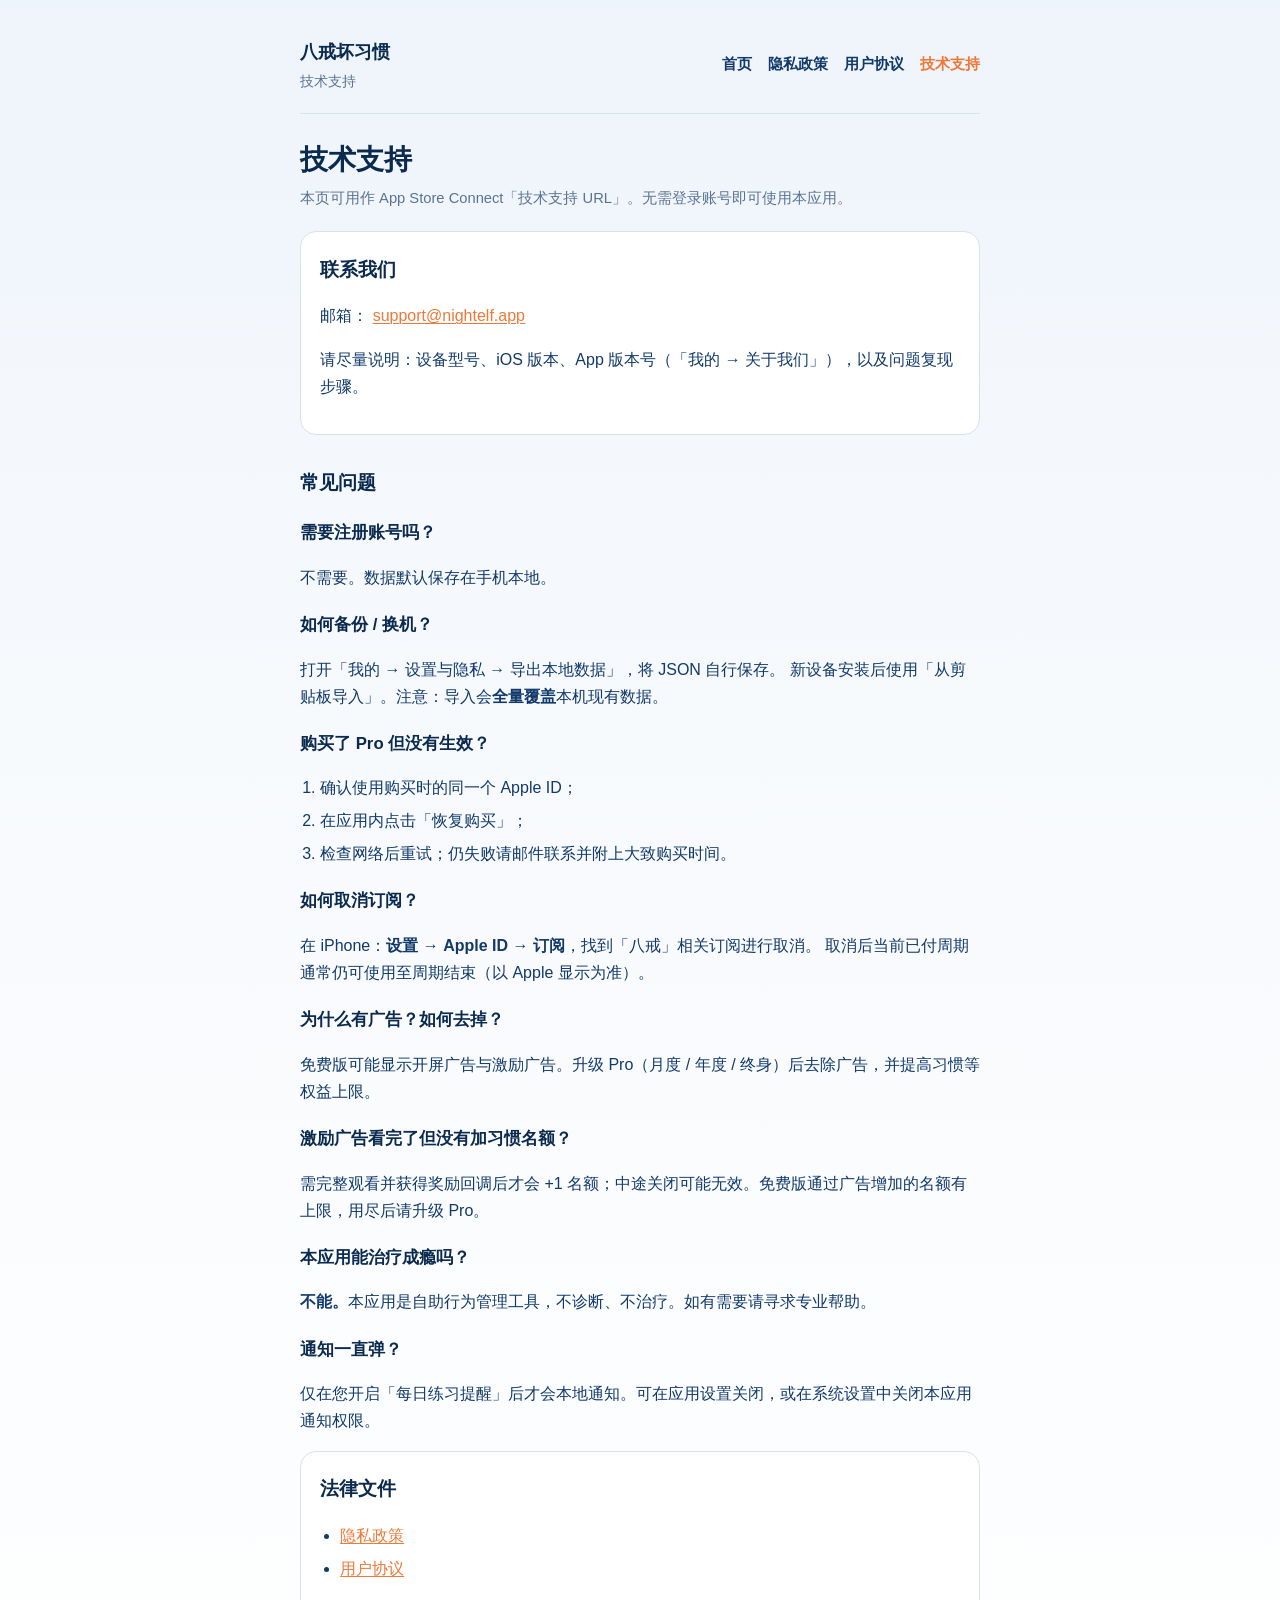
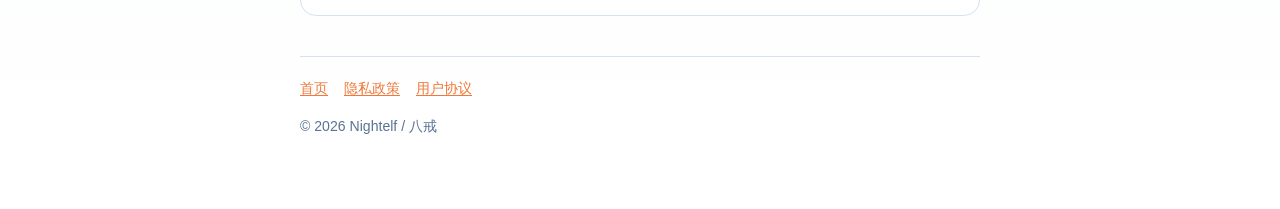
==== support.html @ 0780b36e "Add Bajie privacy, terms, and support site for GitHub Pages. Co-authored-by: Cursor <cursoragent@cur" ====
<!DOCTYPE html>
<html lang="zh-CN">
<head>
  <meta charset="utf-8" />
  <meta name="viewport" content="width=device-width, initial-scale=1" />
  <title>技术支持 · 八戒坏习惯</title>
  <meta name="description" content="八戒坏习惯技术支持与常见问题" />
  <link rel="stylesheet" href="assets/legal.css" />
</head>
<body>
  <div class="wrap">
    <header class="site-header">
      <a class="brand" href="./">
        <strong>八戒坏习惯</strong>
        <span>技术支持</span>
      </a>
      <nav class="nav" aria-label="主导航">
        <a href="./">首页</a>
        <a href="privacy.html">隐私政策</a>
        <a href="terms.html">用户协议</a>
        <a href="support.html" aria-current="page">技术支持</a>
      </nav>
    </header>

    <main>
      <h1>技术支持</h1>
      <p class="meta">
        本页可用作 App Store Connect「技术支持 URL」。无需登录账号即可使用本应用。
      </p>

      <div class="card">
        <h2>联系我们</h2>
        <p>
          邮箱：
          <a href="mailto:support@nightelf.app">support@nightelf.app</a>
        </p>
        <p>请尽量说明：设备型号、iOS 版本、App 版本号（「我的 → 关于我们」），以及问题复现步骤。</p>
      </div>

      <h2>常见问题</h2>

      <h3>需要注册账号吗？</h3>
      <p>不需要。数据默认保存在手机本地。</p>

      <h3>如何备份 / 换机？</h3>
      <p>
        打开「我的 → 设置与隐私 → 导出本地数据」，将 JSON 自行保存。
        新设备安装后使用「从剪贴板导入」。注意：导入会<strong>全量覆盖</strong>本机现有数据。
      </p>

      <h3>购买了 Pro 但没有生效？</h3>
      <ol>
        <li>确认使用购买时的同一个 Apple ID；</li>
        <li>在应用内点击「恢复购买」；</li>
        <li>检查网络后重试；仍失败请邮件联系并附上大致购买时间。</li>
      </ol>

      <h3>如何取消订阅？</h3>
      <p>
        在 iPhone：<strong>设置 → Apple ID → 订阅</strong>，找到「八戒」相关订阅进行取消。
        取消后当前已付周期通常仍可使用至周期结束（以 Apple 显示为准）。
      </p>

      <h3>为什么有广告？如何去掉？</h3>
      <p>
        免费版可能显示开屏广告与激励广告。升级 Pro（月度 / 年度 / 终身）后去除广告，并提高习惯等权益上限。
      </p>

      <h3>激励广告看完了但没有加习惯名额？</h3>
      <p>
        需完整观看并获得奖励回调后才会 +1 名额；中途关闭可能无效。免费版通过广告增加的名额有上限，用尽后请升级 Pro。
      </p>

      <h3>本应用能治疗成瘾吗？</h3>
      <p>
        <strong>不能。</strong>本应用是自助行为管理工具，不诊断、不治疗。如有需要请寻求专业帮助。
      </p>

      <h3>通知一直弹？</h3>
      <p>
        仅在您开启「每日练习提醒」后才会本地通知。可在应用设置关闭，或在系统设置中关闭本应用通知权限。
      </p>

      <div class="card">
        <h2>法律文件</h2>
        <ul>
          <li><a href="privacy.html">隐私政策</a></li>
          <li><a href="terms.html">用户协议</a></li>
        </ul>
      </div>
    </main>

    <footer class="site-footer">
      <nav>
        <a href="./">首页</a>
        <a href="privacy.html">隐私政策</a>
        <a href="terms.html">用户协议</a>
      </nav>
      <p>© 2026 Nightelf / 八戒</p>
    </footer>
  </div>
</body>
</html>
---- assets/legal.css ----
/* 八戒 · GitHub Pages legal site */
:root {
  --ink: #0b2a4f;
  --body: #113a6b;
  --muted: #5a7394;
  --canvas: #f5f8fc;
  --card: #ffffff;
  --orange: #f07838;
  --line: #d7e2f0;
  --max: 720px;
}

* {
  box-sizing: border-box;
}

html {
  scroll-behavior: smooth;
}

body {
  margin: 0;
  font-family: -apple-system, BlinkMacSystemFont, "Segoe UI", "PingFang SC",
    "Hiragino Sans GB", "Microsoft YaHei", sans-serif;
  background: linear-gradient(180deg, #eef4fb 0%, var(--canvas) 28%, #fff 100%);
  color: var(--body);
  line-height: 1.7;
  min-height: 100vh;
}

a {
  color: var(--orange);
  text-decoration-thickness: 1px;
  text-underline-offset: 2px;
}

a:hover {
  color: #d45e1f;
}

.wrap {
  max-width: var(--max);
  margin: 0 auto;
  padding: 1.25rem 1.25rem 3.5rem;
}

.site-header {
  display: flex;
  flex-wrap: wrap;
  align-items: center;
  justify-content: space-between;
  gap: 0.75rem 1rem;
  padding: 1rem 0 1.25rem;
  border-bottom: 1px solid var(--line);
  margin-bottom: 1.75rem;
}

.brand {
  display: flex;
  flex-direction: column;
  gap: 0.15rem;
  color: inherit;
  text-decoration: none;
}

.brand strong {
  font-size: 1.15rem;
  color: var(--ink);
}

.brand span {
  font-size: 0.85rem;
  color: var(--muted);
}

.nav {
  display: flex;
  flex-wrap: wrap;
  gap: 0.65rem 1rem;
  font-size: 0.95rem;
}

.nav a {
  color: var(--body);
  text-decoration: none;
  font-weight: 600;
}

.nav a:hover,
.nav a[aria-current="page"] {
  color: var(--orange);
}

h1 {
  color: var(--ink);
  font-size: 1.75rem;
  line-height: 1.3;
  margin: 0 0 0.5rem;
}

h2 {
  color: var(--ink);
  font-size: 1.2rem;
  margin: 1.75rem 0 0.65rem;
  padding-top: 0.25rem;
}

h3 {
  color: var(--ink);
  font-size: 1.05rem;
  margin: 1.25rem 0 0.5rem;
}

.meta {
  color: var(--muted);
  font-size: 0.92rem;
  margin: 0 0 1.25rem;
}

.card {
  background: var(--card);
  border: 1px solid var(--line);
  border-radius: 16px;
  padding: 1.1rem 1.2rem;
  margin: 1rem 0;
}

.card h2 {
  margin-top: 0;
}

.links {
  list-style: none;
  padding: 0;
  margin: 0;
}

.links li {
  margin: 0;
  border-top: 1px solid var(--line);
}

.links li:first-child {
  border-top: none;
}

.links a {
  display: block;
  padding: 0.9rem 0.15rem;
  color: var(--ink);
  text-decoration: none;
  font-weight: 650;
}

.links a:hover {
  color: var(--orange);
}

.links p {
  margin: -0.55rem 0 0.85rem;
  color: var(--muted);
  font-size: 0.92rem;
}

ul,
ol {
  padding-left: 1.25rem;
}

li {
  margin: 0.35rem 0;
}

.note {
  background: #fff7f0;
  border: 1px solid #ffd7bd;
  border-radius: 12px;
  padding: 0.85rem 1rem;
  color: #7a3d12;
  font-size: 0.95rem;
}

.site-footer {
  margin-top: 2.5rem;
  padding-top: 1.25rem;
  border-top: 1px solid var(--line);
  color: var(--muted);
  font-size: 0.88rem;
}

.site-footer nav {
  display: flex;
  flex-wrap: wrap;
  gap: 0.75rem 1rem;
  margin-bottom: 0.65rem;
}

@media (max-width: 520px) {
  h1 {
    font-size: 1.45rem;
  }
}
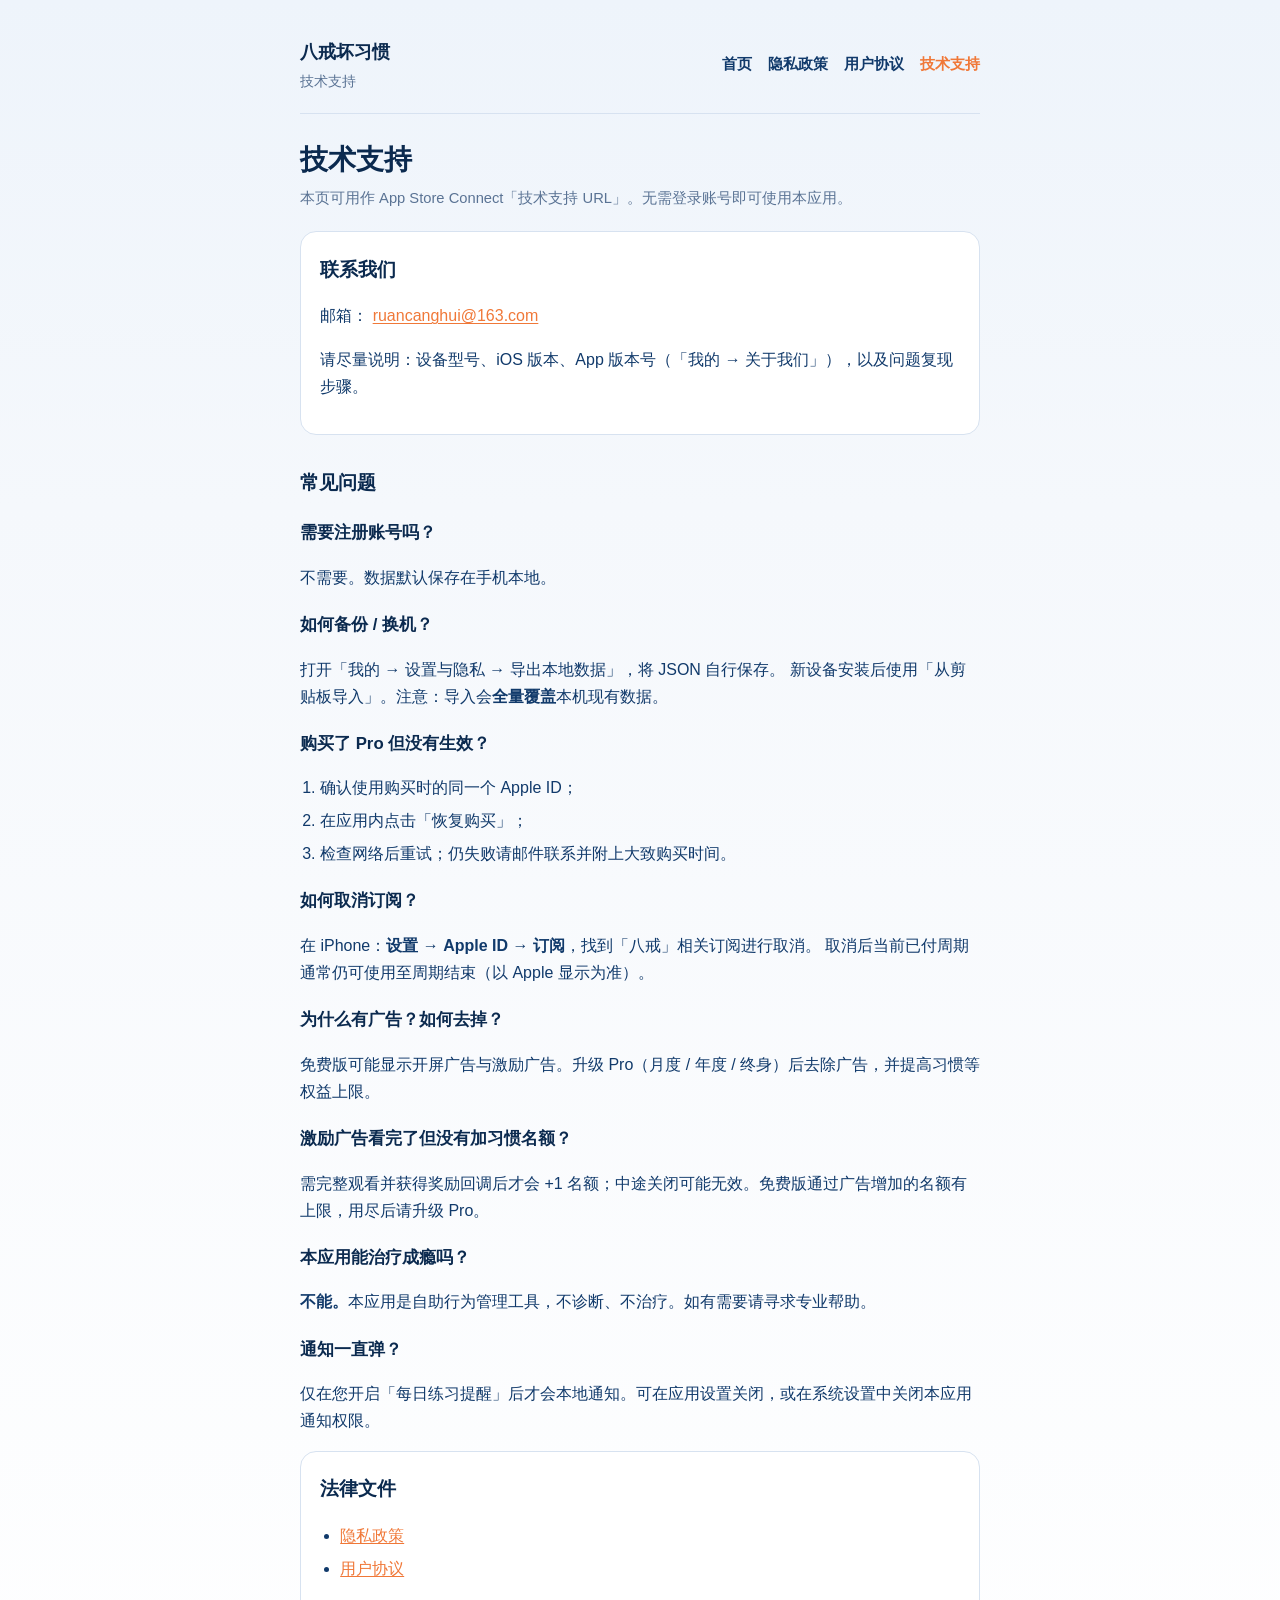
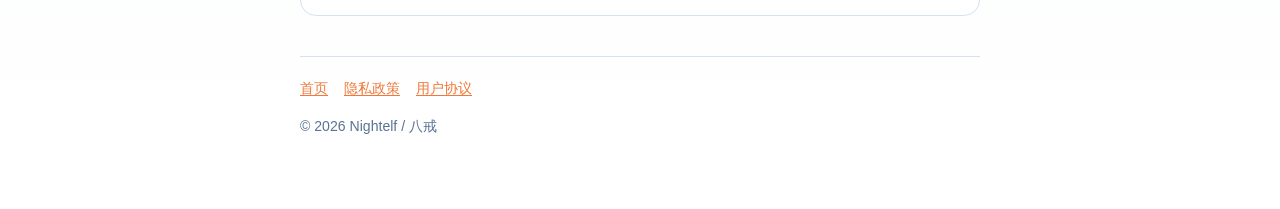
==== commit 8aa0e6bf: "Update support email to ruancanghui@163.com. Co-authored-by: Cursor <cursoragent@cursor.com>" ====
--- a/support.html
+++ b/support.html
@@ -32,7 +32,7 @@
         <h2>联系我们</h2>
         <p>
           邮箱：
-          <a href="mailto:support@nightelf.app">support@nightelf.app</a>
+          <a href="mailto:ruancanghui@163.com">ruancanghui@163.com</a>
         </p>
         <p>请尽量说明：设备型号、iOS 版本、App 版本号（「我的 → 关于我们」），以及问题复现步骤。</p>
       </div>
